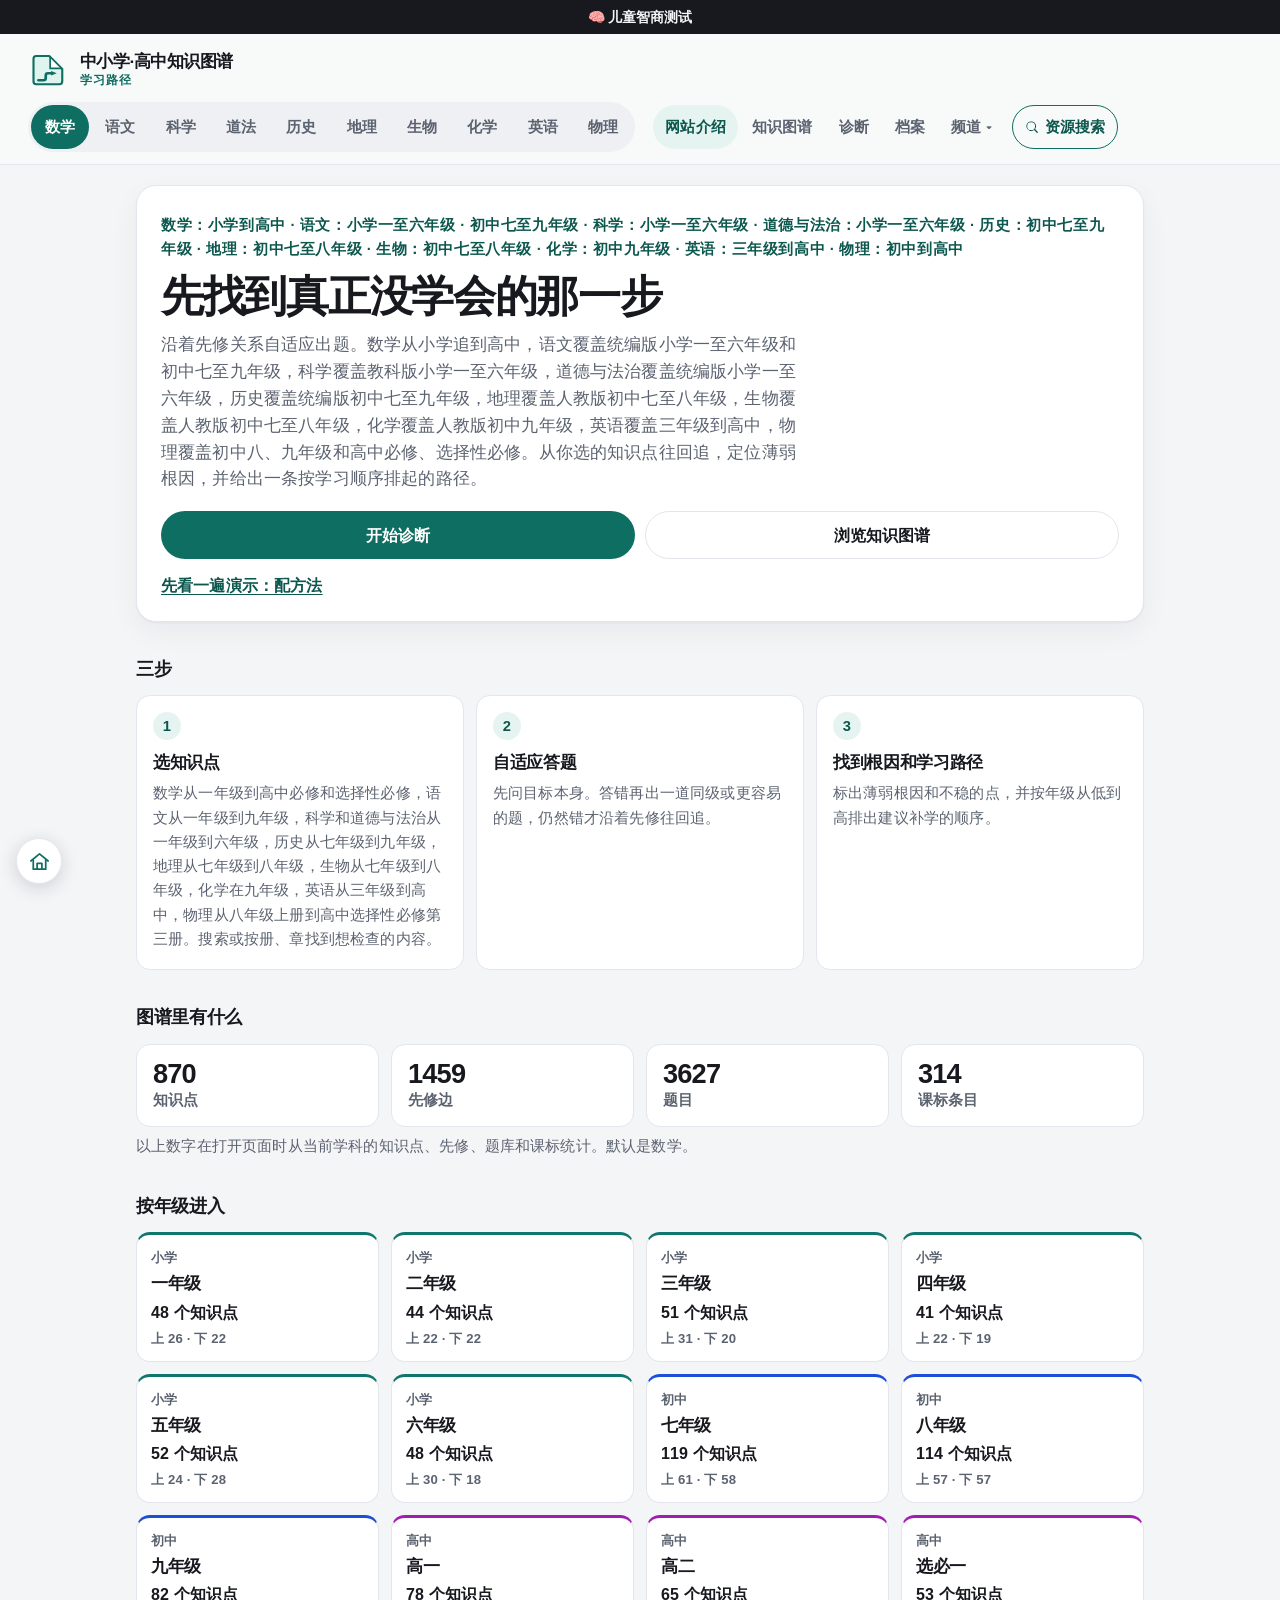
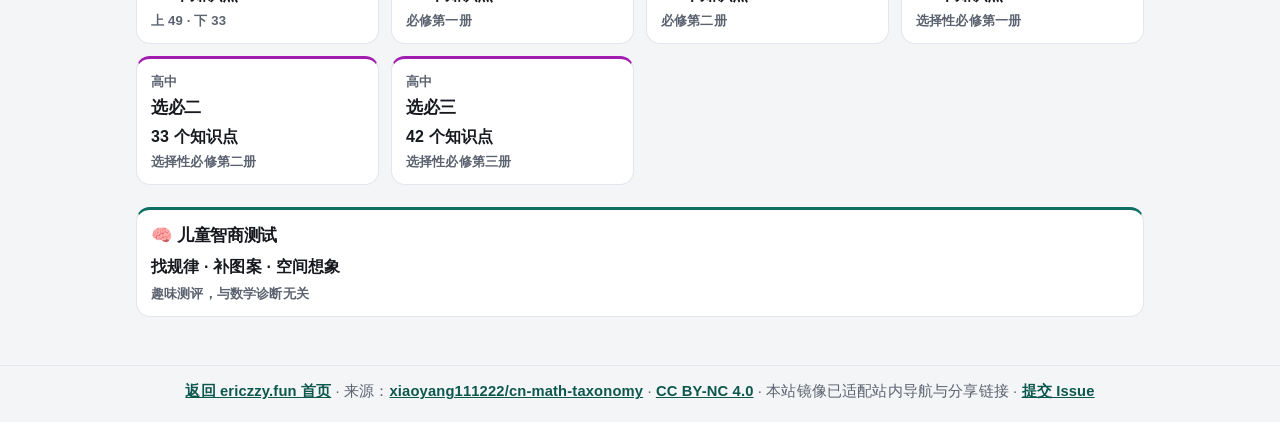
==== about/index.html @ 61e41ae8 "门户首页+三频道：打怪版/打扮版/中学生成就版，新增网站介绍页与频道模式 - index.html 改为门户：三频道入口 + 你可以做什么（三步）+ 浏览全部知识 - 新增 about/ 网站介绍页（" ====
<!DOCTYPE html>
<html lang="zh-CN">
<head>
<meta charset="utf-8">
<base href="/knowledge-graph/">
<meta name="viewport" content="width=device-width, initial-scale=1">
<title>网站介绍 · ericzzy.fun</title>
<meta name="description" content="数学（小学到高中）、语文（小学一至六年级、初中七至九年级）、科学（小学一至六年级）、道德与法治（小学一至六年级）、历史（初中七至九年级）、地理（初中七至八年级）、生物（初中七至八年级）、化学（初中九年级）、英语（三年级到高中）和物理（初中、高中）的知识图谱。沿先修关系自适应出题，从选中的知识点往回找到薄弱根因。">
<link rel="icon" href="data:image/svg+xml,%3Csvg%20xmlns%3D%22http%3A%2F%2Fwww.w3.org%2F2000%2Fsvg%22%20viewBox%3D%220%200%2032%2032%22%3E%3Cpath%20fill%3D%22%23dff3ef%22%20stroke%3D%22%230f6e62%22%20stroke-width%3D%221.7%22%20stroke-linejoin%3D%22round%22%20d%3D%22M6.6%204.8H17L27.4%2015.2V25Q27.4%2027.4%2025.2%2027.4H6.6Q4.4%2027.4%204.4%2025.2V7Q4.4%204.8%206.6%204.8Z%22%2F%3E%3Cpath%20fill%3D%22%23ffffff%22%20d%3D%22M17.7%206.3%2026.1%2014.7H17.7Z%22%2F%3E%3Cpath%20fill%3D%22none%22%20stroke%3D%22%230f6e62%22%20stroke-width%3D%221.35%22%20stroke-linecap%3D%22round%22%20stroke-linejoin%3D%22round%22%20d%3D%22M17.7%206.3V14.7H26.1%22%2F%3E%3Cpath%20fill%3D%22none%22%20stroke%3D%22%230f6e62%22%20stroke-width%3D%222.15%22%20stroke-linecap%3D%22round%22%20stroke-linejoin%3D%22round%22%20d%3D%22M8.3%2024.2H12.4Q14.2%2024.2%2014.2%2022.4V20.2Q14.2%2018.6%2016%2018.6H18.8%22%2F%3E%3Cpath%20fill%3D%22%230f6e62%22%20d%3D%22M18.5%2016.85%2023%2018.6%2018.5%2020.35Z%22%2F%3E%3C%2Fsvg%3E">
<link rel="stylesheet" href="assets/site.css">
<link rel="apple-touch-icon" href="assets/icons/apple-touch-icon.png">
<meta name="theme-color" content="#0f6e62">
</head>
<body class="page-home">
<a class="home-shortcut no-print" href="/" aria-label="返回 ericzzy.fun 首页" title="返回首页">
  <svg viewBox="0 0 24 24" fill="none" stroke="currentColor" stroke-width="1.8" stroke-linecap="round" stroke-linejoin="round" aria-hidden="true"><path d="M3 11.5 12 4l9 7.5"/><path d="M5.5 10.5V20h13v-9.5"/><path d="M9.5 20v-6h5v6"/></svg>
</a>
<a class="top-banner" href="https://test.pansgo.com/?from=math-top" target="_blank" rel="noopener">🧠 儿童智商测试</a>
<header class="site-header">
  <a class="brand" href="/about/">
    <svg class="logo" viewBox="0 0 32 32" aria-hidden="true"><path fill="var(--logo-sheet)" stroke="currentColor" stroke-width="1.7" stroke-linejoin="round" d="M6.6 4.8H17L27.4 15.2V25Q27.4 27.4 25.2 27.4H6.6Q4.4 27.4 4.4 25.2V7Q4.4 4.8 6.6 4.8Z"/><path fill="var(--logo-fold)" d="M17.7 6.3 26.1 14.7H17.7Z"/><path fill="none" stroke="currentColor" stroke-width="1.35" stroke-linecap="round" stroke-linejoin="round" d="M17.7 6.3V14.7H26.1"/><path fill="none" stroke="currentColor" stroke-width="2.15" stroke-linecap="round" stroke-linejoin="round" d="M8.3 24.2H12.4Q14.2 24.2 14.2 22.4V20.2Q14.2 18.6 16 18.6H18.8"/><path fill="currentColor" d="M18.5 16.85 23 18.6 18.5 20.35Z"/></svg>
    <span class="brand-copy">
      <span class="brand-name">中小学·高中知识图谱</span>
      <span class="brand-kicker">学习路径</span>
    </span>
  </a>
  <nav class="site-nav" aria-label="主导航">
    <div class="subject-switch" role="group" aria-label="学科">
      <a class="nav-link subject-link on" data-subject="math" href="/about/">数学</a>
      <a class="nav-link subject-link" data-subject="chinese" href="/about/?subject=chinese">语文</a>
      <a class="nav-link subject-link" data-subject="science" href="/about/?subject=science">科学</a>
      <a class="nav-link subject-link" data-subject="morality" href="/about/?subject=morality">道法</a>
      <a class="nav-link subject-link" data-subject="history" href="/about/?subject=history">历史</a>
      <a class="nav-link subject-link" data-subject="geography" href="/about/?subject=geography">地理</a>
      <a class="nav-link subject-link" data-subject="biology" href="/about/?subject=biology">生物</a>
      <a class="nav-link subject-link" data-subject="chemistry" href="/about/?subject=chemistry">化学</a>
      <a class="nav-link subject-link" data-subject="english" href="/about/?subject=english">英语</a>
      <a class="nav-link subject-link" data-subject="physics" href="/about/?subject=physics">物理</a>
    </div>
    <div class="page-links">
      <a class="nav-link active" href="/about/" aria-current="page">网站介绍</a>
      <a class="nav-link" href="explore/">知识图谱</a>
      <a class="nav-link" href="diagnose/">诊断</a>
      <a class="nav-link" href="children/">档案</a>
      <details class="channel-menu">
        <summary class="nav-link">频道</summary>
        <div class="channel-menu-list">
          <a href="explore/?channel=monster">小学生 · 打怪版</a>
          <a href="explore/?channel=dressup">小学生 · 打扮版</a>
          <a href="explore/?channel=teen">中学生 · 成就版</a>
        </div>
      </details>
      <a class="nav-link resource-search-btn" href="https://pansgo.com" target="_blank" rel="noopener noreferrer" title="网盘资源搜索">
        <svg class="resource-search-ico" viewBox="0 0 16 16" aria-hidden="true"><path fill="currentColor" d="M11.5 10.4a5.5 5.5 0 1 0-1.1 1.1l3 3a.75.75 0 0 0 1.06-1.06zM7 11.5A4.5 4.5 0 1 1 7 2.5a4.5 4.5 0 0 1 0 9z"/></svg>资源搜索
      </a>
    </div>
  </nav>
</header>
<main class="home">
  <section class="hero">
    <p class="eyebrow">数学：小学到高中 · 语文：小学一至六年级 · 初中七至九年级 · 科学：小学一至六年级 · 道德与法治：小学一至六年级 · 历史：初中七至九年级 · 地理：初中七至八年级 · 生物：初中七至八年级 · 化学：初中九年级 · 英语：三年级到高中 · 物理：初中到高中</p>
    <h1>先找到真正没学会的那一步</h1>
    <p class="lede">沿着先修关系自适应出题。数学从小学追到高中，语文覆盖统编版小学一至六年级和初中七至九年级，科学覆盖教科版小学一至六年级，道德与法治覆盖统编版小学一至六年级，历史覆盖统编版初中七至九年级，地理覆盖人教版初中七至八年级，生物覆盖人教版初中七至八年级，化学覆盖人教版初中九年级，英语覆盖三年级到高中，物理覆盖初中八、九年级和高中必修、选择性必修。从你选的知识点往回追，定位薄弱根因，并给出一条按学习顺序排起的路径。</p>
    <div class="hero-actions">
      <a class="btn btn-primary btn-lg" href="diagnose/">开始诊断</a>
      <a class="btn btn-lg" href="explore/">浏览知识图谱</a>
    </div>
    <p class="quiet-link"><a href="diagnose/?target=cnm_221&amp;demo=1">先看一遍演示：配方法</a></p>
  </section>

  <h2 class="section-title">三步</h2>
  <ol class="steps">
    <li>
      <span class="step-no">1</span>
      <h3>选知识点</h3>
      <p>数学从一年级到高中必修和选择性必修，语文从一年级到九年级，科学和道德与法治从一年级到六年级，历史从七年级到九年级，地理从七年级到八年级，生物从七年级到八年级，化学在九年级，英语从三年级到高中，物理从八年级上册到高中选择性必修第三册。搜索或按册、章找到想检查的内容。</p>
    </li>
    <li>
      <span class="step-no">2</span>
      <h3>自适应答题</h3>
      <p>先问目标本身。答错再出一道同级或更容易的题，仍然错才沿着先修往回追。</p>
    </li>
    <li>
      <span class="step-no">3</span>
      <h3>找到根因和学习路径</h3>
      <p>标出薄弱根因和不稳的点，并按年级从低到高排出建议补学的顺序。</p>
    </li>
  </ol>

  <h2 class="section-title">图谱里有什么</h2>
  <div class="stat-grid" id="stats">
    <div class="stat-card"><div class="stat-num" id="n-topics">…</div><div class="stat-label">知识点</div></div>
    <div class="stat-card"><div class="stat-num" id="n-edges">…</div><div class="stat-label">先修边</div></div>
    <div class="stat-card"><div class="stat-num" id="n-questions">…</div><div class="stat-label">题目</div></div>
    <div class="stat-card"><div class="stat-num" id="n-standards">…</div><div class="stat-label">课标条目</div></div>
  </div>
  <p class="stat-note">以上数字在打开页面时从当前学科的知识点、先修、题库和课标统计。默认是数学。</p>
  <div id="load-error" class="load-error" hidden></div>

  <section class="blind-home" id="blind-home" hidden>
    <h2 class="section-title">本机盲区</h2>
    <p class="muted" id="blind-home-lead">根据本机诊断记录汇总的薄弱 / 不稳知识点。只存在这台浏览器，可一键再测。</p>
    <ul class="blind-home-list" id="blind-home-list"></ul>
    <p class="blind-home-actions" id="blind-home-actions"></p>
  </section>

  <h2 class="section-title">按年级进入</h2>
  <div class="grade-grid" id="grades" aria-busy="true"></div>
  <a class="iq-card" href="https://test.pansgo.com/?from=math-home" target="_blank" rel="noopener">
    <strong>🧠 儿童智商测试</strong>
    <span class="iq-sub">找规律 · 补图案 · 空间想象</span>
    <span class="iq-note">趣味测评，与数学诊断无关</span>
  </a>
</main>
<footer class="site-footer">
  <p><a href="/">返回 ericzzy.fun 首页</a> · 来源：<a href="https://github.com/xiaoyang111222/cn-math-taxonomy">xiaoyang111222/cn-math-taxonomy</a> · <a href="https://creativecommons.org/licenses/by-nc/4.0/deed.zh-hans">CC BY-NC 4.0</a> · 本站镜像已适配站内导航与分享链接 · <a href="https://github.com/xiaoyang111222/cn-math-taxonomy/issues/new/choose">提交 Issue</a></p>
</footer>
<script src="assets/children.js"></script>
<script src="assets/blindspots.js"></script>
<script src="assets/home.js"></script>
<script src="assets/stats-config.js"></script>
<script src="assets/stats.js"></script>
</body>
</html>
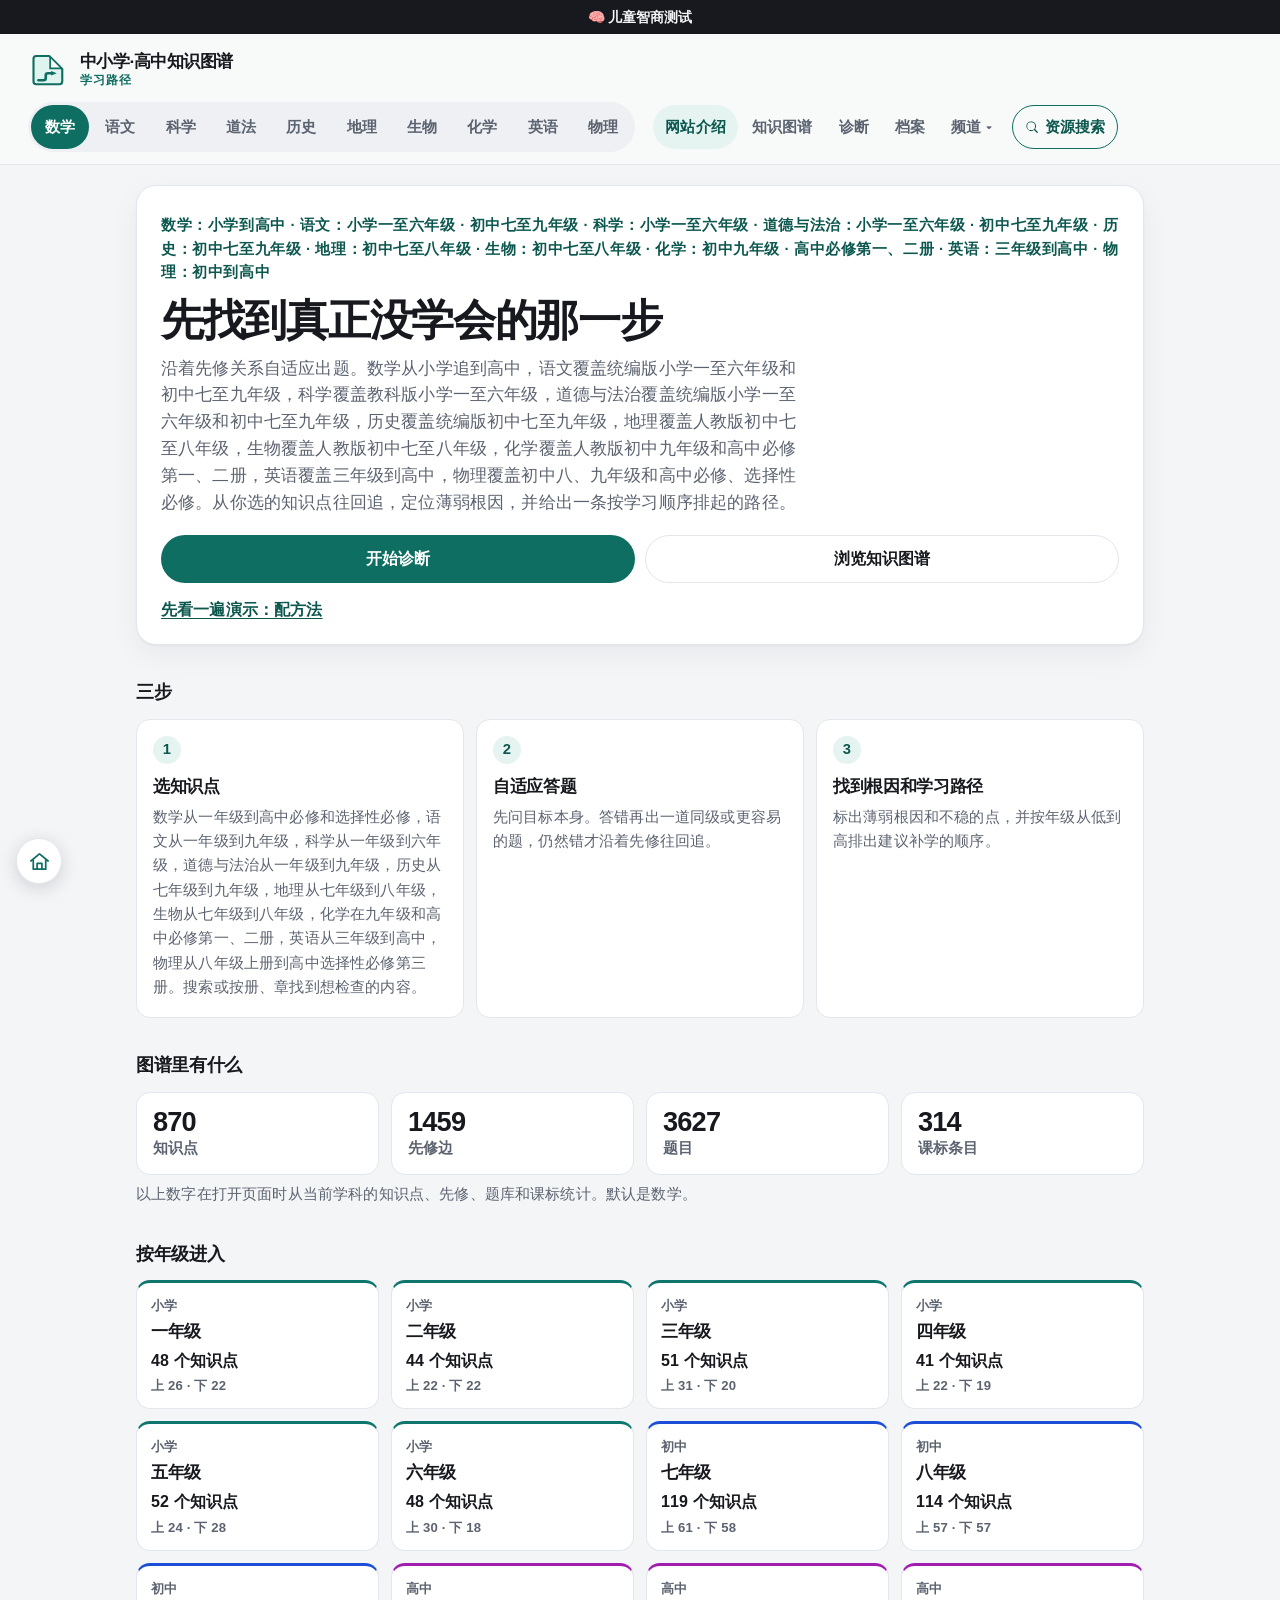
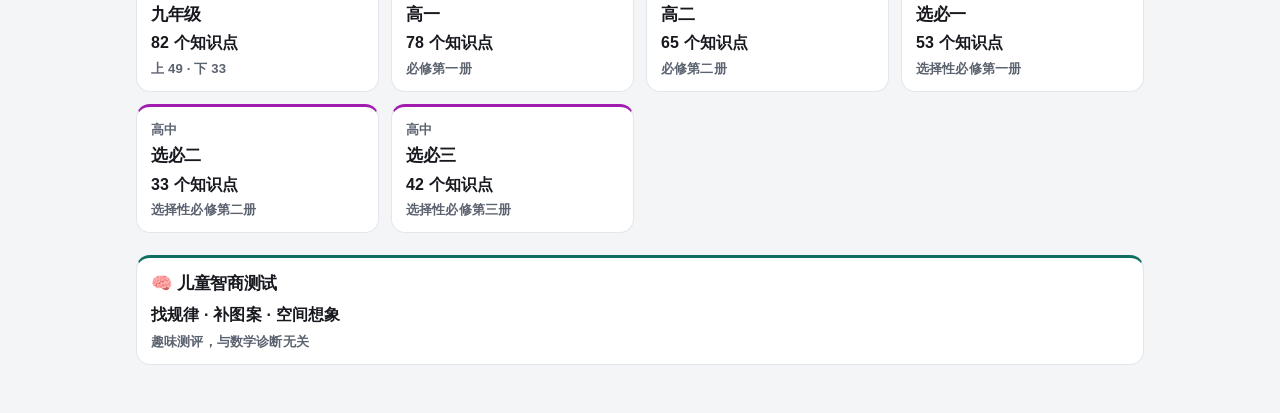
==== commit 7caf2519: "同步上游数据：高中化学必修一二、初中道法、科学补点；移除全站页脚行 - data 五个文件同步上游：知识点 3297 -> 3496（+199：高中化学41、初中道法110、   科学47、语文1），" ====
--- a/about/index.html
+++ b/about/index.html
@@ -5,7 +5,7 @@
 <base href="/knowledge-graph/">
 <meta name="viewport" content="width=device-width, initial-scale=1">
 <title>网站介绍 · ericzzy.fun</title>
-<meta name="description" content="数学（小学到高中）、语文（小学一至六年级、初中七至九年级）、科学（小学一至六年级）、道德与法治（小学一至六年级）、历史（初中七至九年级）、地理（初中七至八年级）、生物（初中七至八年级）、化学（初中九年级）、英语（三年级到高中）和物理（初中、高中）的知识图谱。沿先修关系自适应出题，从选中的知识点往回找到薄弱根因。">
+<meta name="description" content="数学（小学到高中）、语文（小学一至六年级、初中七至九年级）、科学（小学一至六年级）、道德与法治（小学一至六年级、初中七至九年级）、历史（初中七至九年级）、地理（初中七至八年级）、生物（初中七至八年级）、化学（初中九年级、高中必修第一、二册）、英语（三年级到高中）和物理（初中、高中）的知识图谱。沿先修关系自适应出题，从选中的知识点往回找到薄弱根因。">
 <link rel="icon" href="data:image/svg+xml,%3Csvg%20xmlns%3D%22http%3A%2F%2Fwww.w3.org%2F2000%2Fsvg%22%20viewBox%3D%220%200%2032%2032%22%3E%3Cpath%20fill%3D%22%23dff3ef%22%20stroke%3D%22%230f6e62%22%20stroke-width%3D%221.7%22%20stroke-linejoin%3D%22round%22%20d%3D%22M6.6%204.8H17L27.4%2015.2V25Q27.4%2027.4%2025.2%2027.4H6.6Q4.4%2027.4%204.4%2025.2V7Q4.4%204.8%206.6%204.8Z%22%2F%3E%3Cpath%20fill%3D%22%23ffffff%22%20d%3D%22M17.7%206.3%2026.1%2014.7H17.7Z%22%2F%3E%3Cpath%20fill%3D%22none%22%20stroke%3D%22%230f6e62%22%20stroke-width%3D%221.35%22%20stroke-linecap%3D%22round%22%20stroke-linejoin%3D%22round%22%20d%3D%22M17.7%206.3V14.7H26.1%22%2F%3E%3Cpath%20fill%3D%22none%22%20stroke%3D%22%230f6e62%22%20stroke-width%3D%222.15%22%20stroke-linecap%3D%22round%22%20stroke-linejoin%3D%22round%22%20d%3D%22M8.3%2024.2H12.4Q14.2%2024.2%2014.2%2022.4V20.2Q14.2%2018.6%2016%2018.6H18.8%22%2F%3E%3Cpath%20fill%3D%22%230f6e62%22%20d%3D%22M18.5%2016.85%2023%2018.6%2018.5%2020.35Z%22%2F%3E%3C%2Fsvg%3E">
 <link rel="stylesheet" href="assets/site.css">
 <link rel="apple-touch-icon" href="assets/icons/apple-touch-icon.png">
@@ -58,9 +58,9 @@
 </header>
 <main class="home">
   <section class="hero">
-    <p class="eyebrow">数学：小学到高中 · 语文：小学一至六年级 · 初中七至九年级 · 科学：小学一至六年级 · 道德与法治：小学一至六年级 · 历史：初中七至九年级 · 地理：初中七至八年级 · 生物：初中七至八年级 · 化学：初中九年级 · 英语：三年级到高中 · 物理：初中到高中</p>
+    <p class="eyebrow">数学：小学到高中 · 语文：小学一至六年级 · 初中七至九年级 · 科学：小学一至六年级 · 道德与法治：小学一至六年级 · 初中七至九年级 · 历史：初中七至九年级 · 地理：初中七至八年级 · 生物：初中七至八年级 · 化学：初中九年级 · 高中必修第一、二册 · 英语：三年级到高中 · 物理：初中到高中</p>
     <h1>先找到真正没学会的那一步</h1>
-    <p class="lede">沿着先修关系自适应出题。数学从小学追到高中，语文覆盖统编版小学一至六年级和初中七至九年级，科学覆盖教科版小学一至六年级，道德与法治覆盖统编版小学一至六年级，历史覆盖统编版初中七至九年级，地理覆盖人教版初中七至八年级，生物覆盖人教版初中七至八年级，化学覆盖人教版初中九年级，英语覆盖三年级到高中，物理覆盖初中八、九年级和高中必修、选择性必修。从你选的知识点往回追，定位薄弱根因，并给出一条按学习顺序排起的路径。</p>
+    <p class="lede">沿着先修关系自适应出题。数学从小学追到高中，语文覆盖统编版小学一至六年级和初中七至九年级，科学覆盖教科版小学一至六年级，道德与法治覆盖统编版小学一至六年级和初中七至九年级，历史覆盖统编版初中七至九年级，地理覆盖人教版初中七至八年级，生物覆盖人教版初中七至八年级，化学覆盖人教版初中九年级和高中必修第一、二册，英语覆盖三年级到高中，物理覆盖初中八、九年级和高中必修、选择性必修。从你选的知识点往回追，定位薄弱根因，并给出一条按学习顺序排起的路径。</p>
     <div class="hero-actions">
       <a class="btn btn-primary btn-lg" href="diagnose/">开始诊断</a>
       <a class="btn btn-lg" href="explore/">浏览知识图谱</a>
@@ -73,7 +73,7 @@
     <li>
       <span class="step-no">1</span>
       <h3>选知识点</h3>
-      <p>数学从一年级到高中必修和选择性必修，语文从一年级到九年级，科学和道德与法治从一年级到六年级，历史从七年级到九年级，地理从七年级到八年级，生物从七年级到八年级，化学在九年级，英语从三年级到高中，物理从八年级上册到高中选择性必修第三册。搜索或按册、章找到想检查的内容。</p>
+      <p>数学从一年级到高中必修和选择性必修，语文从一年级到九年级，科学从一年级到六年级，道德与法治从一年级到九年级，历史从七年级到九年级，地理从七年级到八年级，生物从七年级到八年级，化学在九年级和高中必修第一、二册，英语从三年级到高中，物理从八年级上册到高中选择性必修第三册。搜索或按册、章找到想检查的内容。</p>
     </li>
     <li>
       <span class="step-no">2</span>
@@ -112,9 +112,6 @@
     <span class="iq-note">趣味测评，与数学诊断无关</span>
   </a>
 </main>
-<footer class="site-footer">
-  <p><a href="/">返回 ericzzy.fun 首页</a> · 来源：<a href="https://github.com/xiaoyang111222/cn-math-taxonomy">xiaoyang111222/cn-math-taxonomy</a> · <a href="https://creativecommons.org/licenses/by-nc/4.0/deed.zh-hans">CC BY-NC 4.0</a> · 本站镜像已适配站内导航与分享链接 · <a href="https://github.com/xiaoyang111222/cn-math-taxonomy/issues/new/choose">提交 Issue</a></p>
-</footer>
 <script src="assets/children.js"></script>
 <script src="assets/blindspots.js"></script>
 <script src="assets/home.js"></script>
